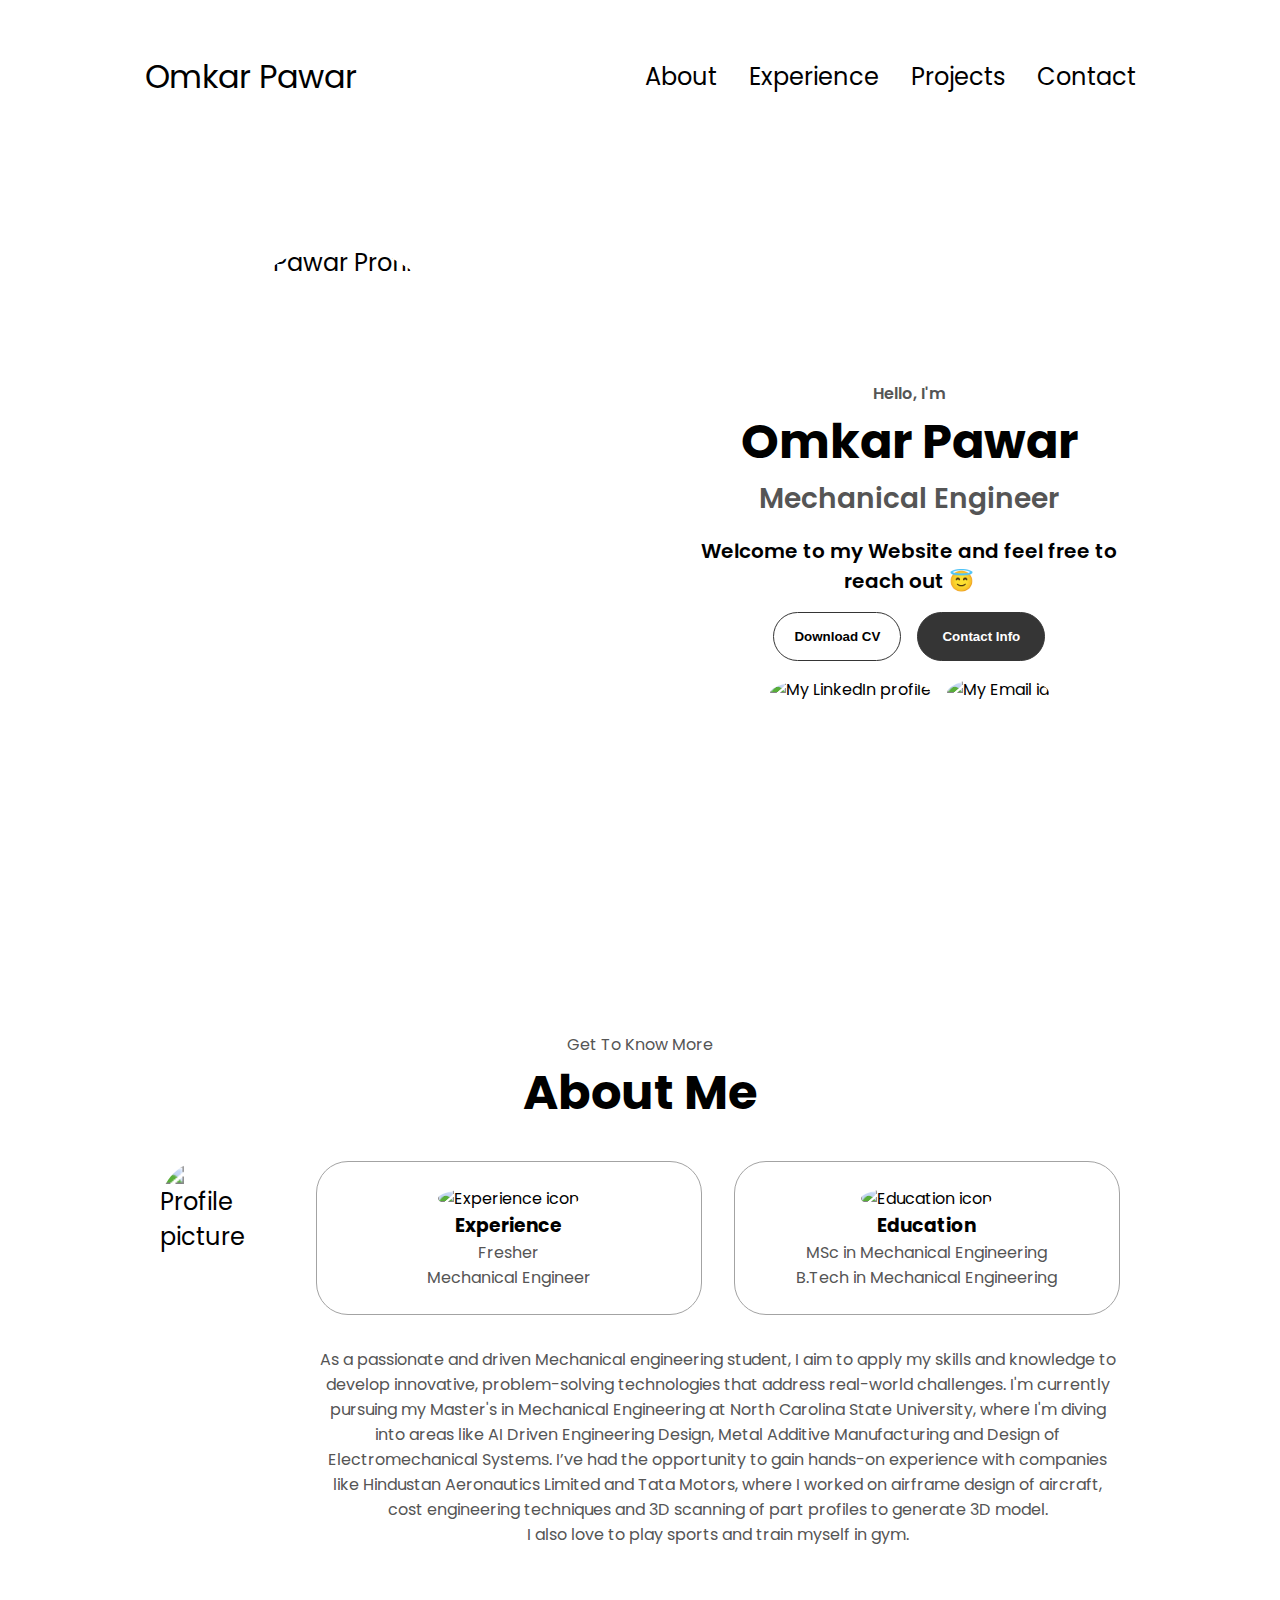
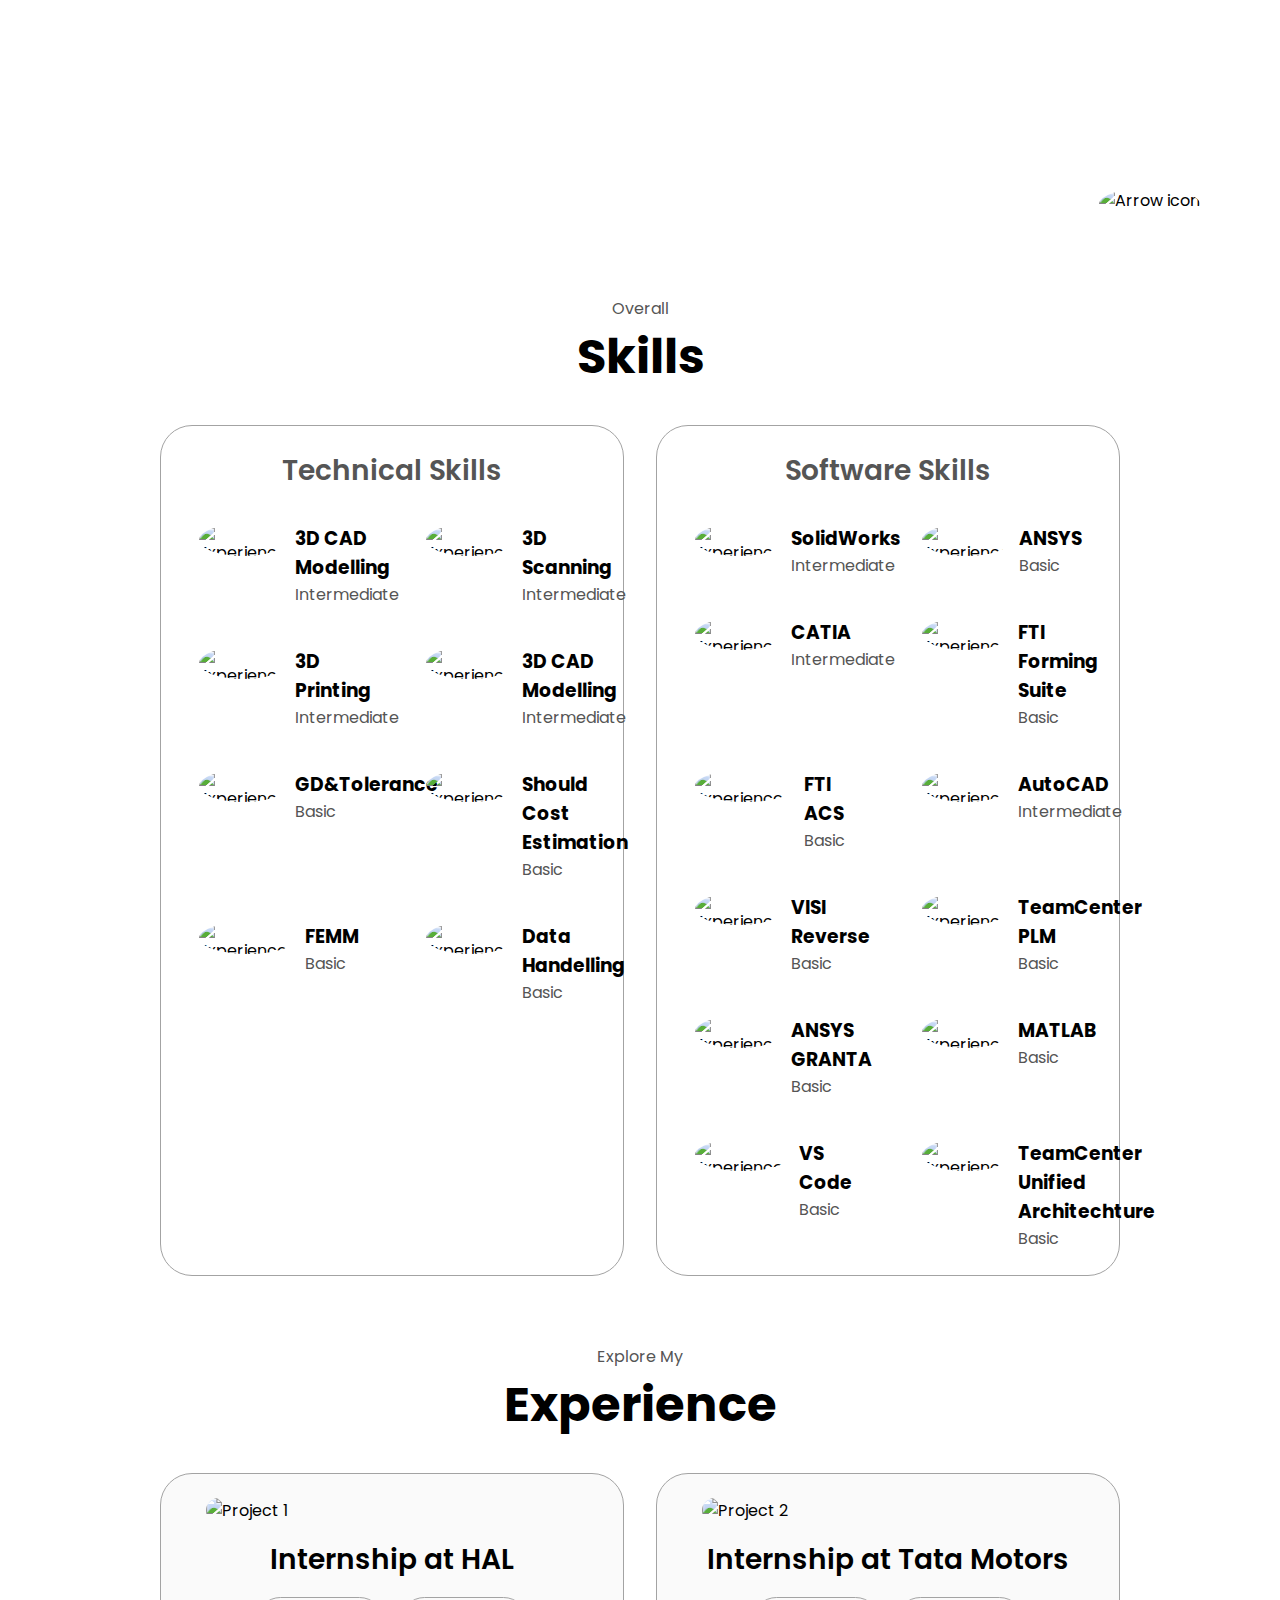
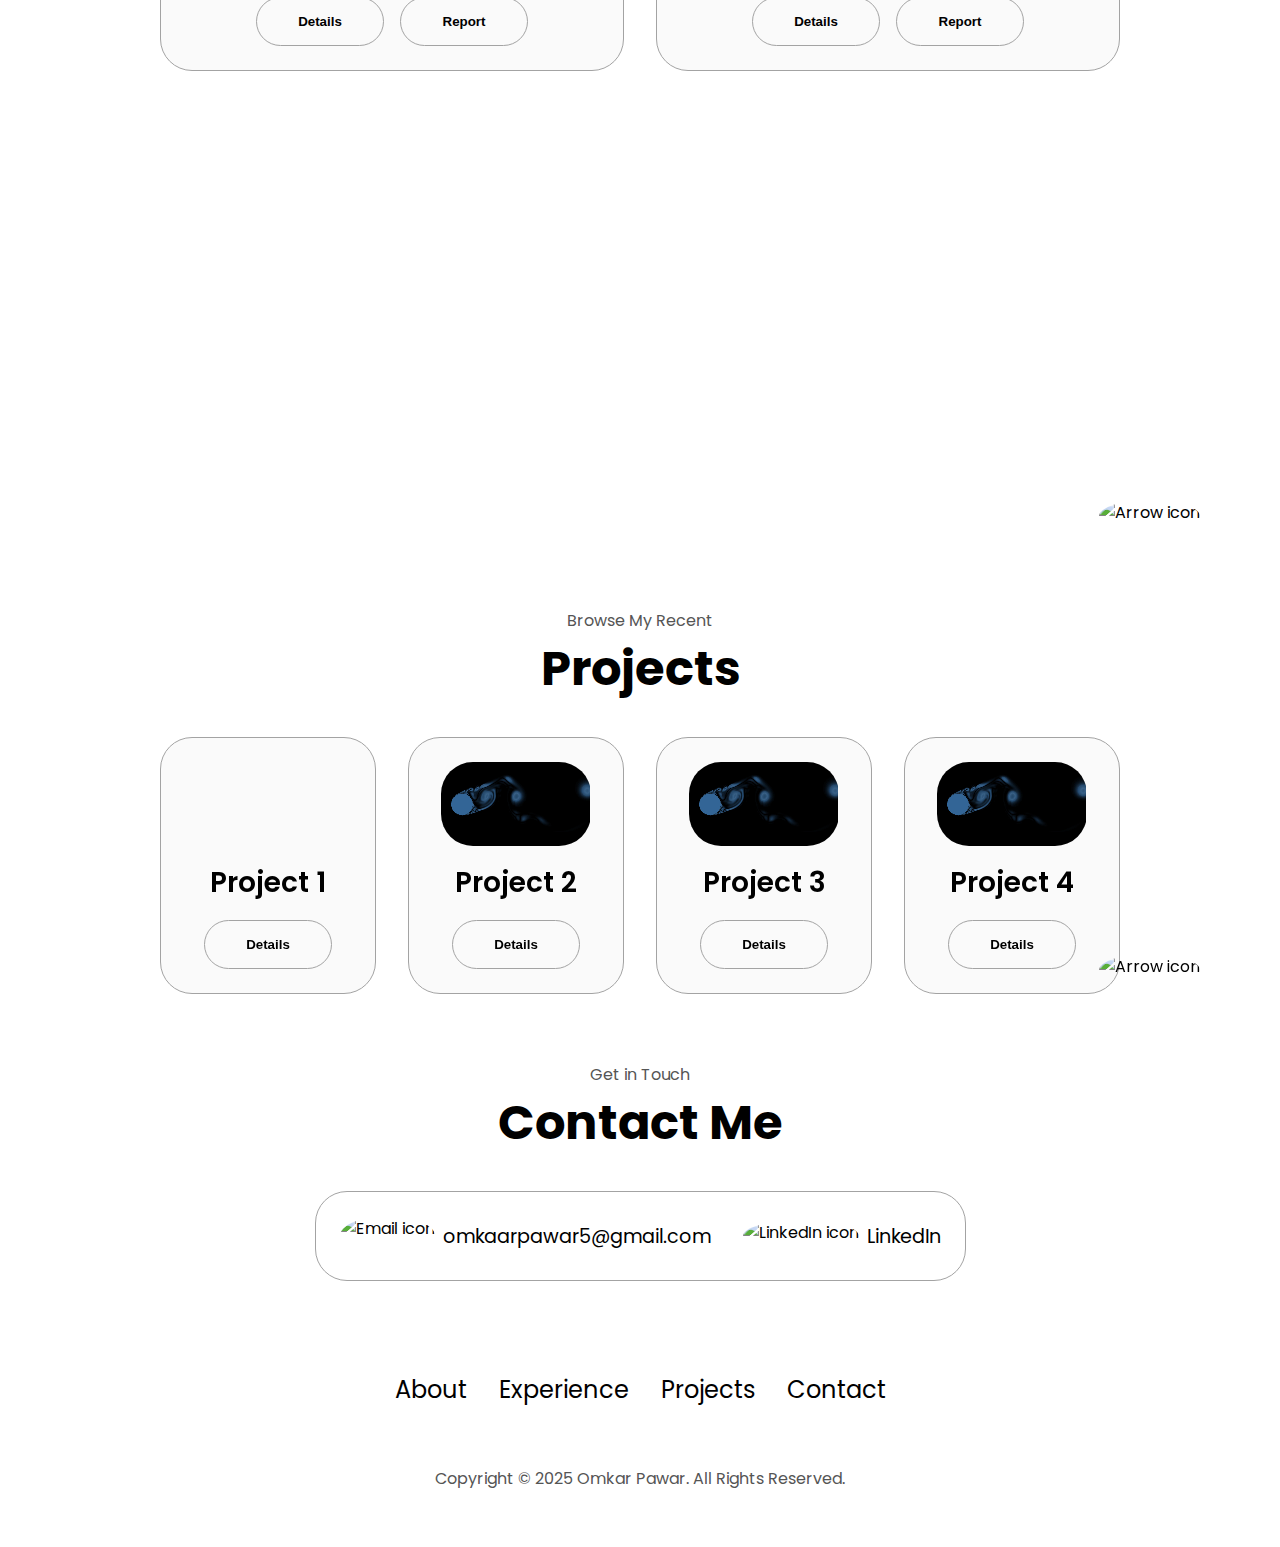
==== index.html @ c9d9caa8 "Webiste" ====
<!DOCTYPE html>
<html lang="en">
  <head>
    <meta charset="UTF-8" />
    <meta http-equiv="X-UA-Compatible" content="IE=edge" />
    <meta name="viewport" content="width=device-width, initial-scale=1.0" />
    <title>My Portfolio</title>
    <link rel="stylesheet" href="style.css" />
    <link rel="stylesheet" href="mediaqueries.css" />
    
  </head>
  <body>
    <nav id="desktop-nav">
      <div class="logo">Omkar Pawar</div>
      <div>
        <ul class="nav-links">
          <li><a href="#about">About</a></li>
          <li><a href="#experience">Experience</a></li>
          <li><a href="#projects">Projects</a></li>
          <li><a href="#contact">Contact</a></li>
        </ul>
      </div>
    </nav>
    <nav id="hamburger-nav">
      <div class="logo">Omkar Pawar</div>
      <div class="hamburger-menu">
        <div class="hamburger-icon" onclick="toggleMenu()">
          <span></span>
          <span></span>
          <span></span>
        </div>
        <div class="menu-links">
          <li><a href="#about" onclick="toggleMenu()">About</a></li>
          <li><a href="#experience" onclick="toggleMenu()">Experience</a></li>
          <li><a href="#projects" onclick="toggleMenu()">Projects</a></li>
          <li><a href="#contact" onclick="toggleMenu()">Contact</a></li>
        </div>
      </div>
    </nav>
    <section id="profile">
      <div class="section__pic-container">
        <img src="./assets/Omkar Photo Grey BG.png" alt="Omkar Pawar Profile picture" />
      </div>
      <div class="section__text">
        <p class="section__text__p1">Hello, I'm</p>
        <h1 class="title">Omkar Pawar</h1>
        <p class="section__text__p2">Mechanical Engineer</p>
        <p class="section__text__p3">Welcome to my Website and feel free to reach out 😇</p>
        
        <div class="btn-container">
          <button
            class="btn btn-color-2"
            onclick="window.open('./assets/Omkar_Resume_1.pdf')"
          >
            Download CV
          </button>
          <button class="btn btn-color-1" onclick="location.href='./#contact'">
            Contact Info
          </button>
        </div>
        <div id="socials-container">
          <img
            src="./assets/linkedin.png"
            alt="My LinkedIn profile"
            class="icon"
            onclick="location.href='https://linkedin.com/in/omkarpawar5'"
          />
          <img
            src="./assets/email.png"
            alt="My Email id"
            class="icon"
            onclick="location.href='mailto:omkarpawar5@gmail.com'"
          />
        </div>
      </div>
    </section>
    <section id="about">
      <p class="section__text__p1">Get To Know More</p>
      <h1 class="title">About Me</h1>
      <div class="section-container">
        <div class="section__pic-container">
          <img
            src="./assets/University Logos.png"
            alt="Profile picture"
            class="about-pic"
          />
        </div>
        <div class="about-details-container">
          <div class="about-containers">
            <div class="details-container">
              <img
                src="./assets/experience.png"
                alt="Experience icon"
                class="icon"
              />
              <h3>Experience</h3>
              <p>Fresher <br />Mechanical Engineer  </p>
            </div>
            <div class="details-container">
              <img
                src="./assets/education.png"
                alt="Education icon"
                class="icon"
              />
              <h3>Education</h3>
              <p>MSc in Mechanical Engineering<br />B.Tech in Mechanical Engineering</p>
            </div>
          </div>
          <div class="text-container">
             <p>
                As a passionate and driven Mechanical engineering student, I aim to apply my skills and knowledge to develop innovative, problem-solving technologies that address real-world challenges.
                I'm currently pursuing my Master's in Mechanical Engineering at North Carolina State University, where I'm diving into
                areas like AI Driven Engineering Design, Metal Additive Manufacturing and Design of Electromechanical Systems. I’ve had the
                opportunity to gain hands-on experience with companies like Hindustan Aeronautics Limited and Tata Motors, where I
                worked on airframe design of aircraft, cost engineering techniques and 3D scanning of part profiles to generate 3D model.
            </p>
            <p>I also love to play sports and train myself in gym. </p>
          </div>
        </div>
      </div>
      <img
        src="./assets/arrow.png"
        alt="Arrow icon"
        class="icon arrow"
        onclick="location.href='./#skills'"
      />
    </section>
    <section id="skills">
      <p class="section__text__p1">Overall</p>
      <h1 class="title">Skills</h1>
      <div class="experience-details-container">
        <div class="about-containers">
          <div class="details-container">
            <h2 class="experience-sub-title">Technical Skills</h2>
            <div class="article-container">
              <article>
                <img
                  src="./assets/checkmark.png"
                  alt="Experience icon"
                  class="icon"
                />
                <div>
                  <h3>3D CAD Modelling</h3>
                  <p>Intermediate</p>
                </div>
              </article>
              <article>
                <img
                  src="./assets/checkmark.png"
                  alt="Experience icon"
                  class="icon"
                />
                <div>
                  <h3>3D Scanning</h3>
                  <p>Intermediate</p>
                </div>
              </article>
              <article>
                <img
                  src="./assets/checkmark.png"
                  alt="Experience icon"
                  class="icon"
                />
                <div>
                  <h3>3D Printing</h3>
                  <p>Intermediate</p>
                </div>
              </article>
              <article>
                <img
                  src="./assets/checkmark.png"
                  alt="Experience icon"
                  class="icon"
                />
                <div>
                  <h3>3D CAD Modelling</h3>
                  <p>Intermediate</p>
                </div>
              </article>
              <article>
                <img
                  src="./assets/checkmark.png"
                  alt="Experience icon"
                  class="icon"
                />
                <div>
                  <h3>GD&Tolerance</h3>
                  <p>Basic</p>
                </div>
              </article>
              <article>
                <img
                  src="./assets/checkmark.png"
                  alt="Experience icon"
                  class="icon"
                />
                <div>
                  <h3>Should Cost Estimation</h3>
                  <p>Basic</p>
                </div>
              </article>
              <article>
                <img
                  src="./assets/checkmark.png"
                  alt="Experience icon"
                  class="icon"
                />
                <div>
                  <h3>FEMM</h3>
                  <p>Basic</p>
                </div>
              </article>
              <article>
                <img
                  src="./assets/checkmark.png"
                  alt="Experience icon"
                  class="icon"
                />
                <div>
                  <h3>Data Handelling</h3>
                  <p>Basic</p>
                </div>
              </article>
            </div>
          </div>
          <div class="details-container">
            <h2 class="experience-sub-title">Software Skills</h2>
            <div class="article-container">
              <article>
                <img
                  src="./assets/checkmark.png"
                  alt="Experience icon"
                  class="icon"
                />
                <div>
                  <h3>SolidWorks</h3>
                  <p>Intermediate</p>
                </div>
              </article>
              <article>
                <img
                  src="./assets/checkmark.png"
                  alt="Experience icon"
                  class="icon"
                />
                <div>
                  <h3>ANSYS</h3>
                  <p>Basic</p>
                </div>
              </article>
              <article>
                <img
                  src="./assets/checkmark.png"
                  alt="Experience icon"
                  class="icon"
                />
                <div>
                  <h3>CATIA</h3>
                  <p>Intermediate</p>
                </div>
              </article>
              <article>
                <img
                  src="./assets/checkmark.png"
                  alt="Experience icon"
                  class="icon"
                />
                <div>
                  <h3>FTI Forming Suite</h3>
                  <p>Basic</p>
                </div>
              </article>
              <article>
                <img
                  src="./assets/checkmark.png"
                  alt="Experience icon"
                  class="icon"
                />
                <div>
                  <h3>FTI ACS</h3>
                  <p>Basic</p>
                </div>
              </article>
              <article>
                <img
                  src="./assets/checkmark.png"
                  alt="Experience icon"
                  class="icon"
                />
                <div>
                  <h3>AutoCAD</h3>
                  <p>Intermediate</p>
                </div>
              </article>
              <article>
                <img
                  src="./assets/checkmark.png"
                  alt="Experience icon"
                  class="icon"
                />
                <div>
                  <h3>VISI Reverse</h3>
                  <p>Basic</p>
                </div>
              </article>
              <article>
                <img
                  src="./assets/checkmark.png"
                  alt="Experience icon"
                  class="icon"
                />
                <div>
                  <h3>TeamCenter PLM</h3>
                  <p>Basic</p>
                </div>
              </article>
              <article>
                <img
                  src="./assets/checkmark.png"
                  alt="Experience icon"
                  class="icon"
                />
                <div>
                  <h3>ANSYS GRANTA</h3>
                  <p>Basic</p>
                </div>
              </article>
              <article>
                <img
                  src="./assets/checkmark.png"
                  alt="Experience icon"
                  class="icon"
                />
                <div>
                  <h3>MATLAB</h3>
                  <p>Basic</p>
                </div>
              </article>
              <article>
                <img
                  src="./assets/checkmark.png"
                  alt="Experience icon"
                  class="icon"
                />
                <div>
                  <h3>VS Code</h3>
                  <p>Basic</p>
                </div>
              </article>
              <article>
                <img
                  src="./assets/checkmark.png"
                  alt="Experience icon"
                  class="icon"
                />
                <div>
                  <h3>TeamCenter Unified Architechture</h3>
                  <p>Basic</p>
                </div>
              </article>
            </div>
          </div>
        </div>
      </div>
    </section>
    <section id="experience">
        <p class="section__text__p1">Explore My</p>
        <h1 class="title">Experience</h1>
        <div class="experience-details-container">
          <div class="about-containers">
            <div class="details-container color-container">
              <div class="article-container">
                <img
                  src="./assets/project-1.png"
                  alt="Project 1"
                  class="project-img"
                />
              </div>
              <h2 class="experience-sub-title project-title">Internship at HAL</h2>
              <div class="btn-container">
                <button
                  class="btn btn-color-2 project-btn"
                  onclick="location.href='https:'"
                >
                  Details
                </button>
                <button
                  class="btn btn-color-2 project-btn"
                  onclick="location.href='https:'"
                >
                  Report
                </button>
              </div>
            </div>
            <div class="details-container color-container">
              <div class="article-container">
                <img
                  src="./assets/project-2.png"
                  alt="Project 2"
                  class="project-img"
                />
              </div>
              <h2 class="experience-sub-title project-title">Internship at Tata Motors</h2>
              <div class="btn-container">
                <button
                  class="btn btn-color-2 project-btn"
                  onclick="location.href='https:'"
                >
                  Details
                </button>
                <button
                  class="btn btn-color-2 project-btn"
                  onclick="location.href='https:'"
                >
                  Report
                </button>
              </div>
            </div>
              </div>
            </div>
          </div>
        </div>
        <img
          src="./assets/arrow.png"
          alt="Arrow icon"
          class="icon arrow"
          onclick="location.href='./#projects'"
        />
      </section>
    <section id="projects">
      <p class="section__text__p1">Browse My Recent</p>
      <h1 class="title">Projects</h1>
      <div class="experience-details-container">
        <div class="about-containers">
          <div class="details-container color-container">
            <div class="article-container">
              <video
              src="Assets/Vortex vid.mp4" height="100px" width="25px"  
              class="project-img"></video>
            </div>
            <h2 class="experience-sub-title project-title">Project 1</h2>
            <div class="btnproject">
              <a href="project1.html">
                <button 
                class="btn btn-color-2 project-btn"> Details
                </button>
              </a>
              </button>
            </div>
          </div>
          <div class="details-container color-container">
            <div class="article-container">
              <video
              src="Assets/Vortex vid.mp4" height="500%" width="100%"
              class="project-img"></video>
            </div>
            <h2 class="experience-sub-title project-title">Project 2</h2>
            <div class="btnproject">
              <a href="project1.html">
                <button 
                class="btn btn-color-2 project-btn"> Details
                </button>
              </a>
              </button>
            </div>
          </div>
          <div class="details-container color-container">
            <div class="article-container">
              <video
              src="Assets/Vortex vid.mp4" height="500%" width="100%"
              class="project-img"></video>
            </div>
            <h2 class="experience-sub-title project-title">Project 3</h2>
            <div class="btnproject">
              <a href="project1.html">
                <button 
                class="btn btn-color-2 project-btn"> Details
                </button>
              </a>
              </button>
            </div>
          </div>
          <div class="details-container color-container">
            <div class="article-container">
              <video
              src="Assets/Vortex vid.mp4" height="500%" width="100%"
              class="project-img"></video>
            </div>
            <h2 class="experience-sub-title project-title">Project 4</h2>
            <div class="btnproject">
              <a href="project1.html">
                <button 
                class="btn btn-color-2 project-btn"> Details
                </button>
              </a>
              </button>
            </div>
          </div>
            </div>
          </div>
        </div>
      </div>
      <img
        src="./assets/arrow.png"
        alt="Arrow icon"
        class="icon arrow"
        onclick="location.href='./#contact'"
      />
    </section>
    <section id="contact">
      <p class="section__text__p1">Get in Touch</p>
      <h1 class="title">Contact Me</h1>
      <div class="contact-info-upper-container">
        <div class="contact-info-container">
          <img
            src="./assets/email.png"
            alt="Email icon"
            class="icon contact-icon email-icon"
          />
          <p><a href="mailto:omkaarpawar5@gmail.com">omkaarpawar5@gmail.com</a></p>
        </div>
        <div class="contact-info-container">
          <img
            src="./assets/linkedin.png"
            alt="LinkedIn icon"
            class="icon contact-icon"
          />
          <p><a href="https://www.linkedin.com/in/omkarpawar5/">LinkedIn</a></p>
        </div>
      </div>
    </section>
    <footer>
      <nav>
        <div class="nav-links-container">
          <ul class="nav-links">
            <li><a href="#about">About</a></li>
            <li><a href="#experience">Experience</a></li>
            <li><a href="#projects">Projects</a></li>
            <li><a href="#contact">Contact</a></li>
          </ul>
        </div>
      </nav>
      <p>Copyright &#169; 2025 Omkar Pawar. All Rights Reserved.</p>
    </footer>
    <script src="script.js"></script>
  </body>
</html>
---- style.css ----
/* GENERAL */

@import url("https://fonts.googleapis.com/css2?family=Poppins:wght@300;400;500;600&display=swap");

* {
  margin: 0;
  padding: 0;
}

body {
  font-family: "Poppins", sans-serif;
}

html {
  scroll-behavior: smooth;
}

p {
  color: rgb(85, 85, 85);
}

/* TRANSITION */

a,
.btn {
  transition: all 300ms ease;
}

/* DESKTOP NAV */

nav,
.nav-links {
  display: flex;
}

nav {
  justify-content: space-around;
  align-items: center;
  height: 17vh;
}

.nav-links {
  gap: 2rem;
  list-style: none;
  font-size: 1.5rem;
}

a {
  color: black;
  text-decoration: none;
  text-decoration-color: white;
}

a:hover {
  color: grey;
  text-decoration: underline;
  text-underline-offset: 1rem;
  text-decoration-color: rgb(181, 181, 181);
}

.logo {
  font-size: 2rem;
}

.logo:hover {
  cursor: default;
}

/* HAMBURGER MENU */

#hamburger-nav {
  display: none;
}

.hamburger-menu {
  position: relative;
  display: inline-block;
}

.hamburger-icon {
  display: flex;
  flex-direction: column;
  justify-content: space-between;
  height: 24px;
  width: 30px;
  cursor: pointer;
}

.hamburger-icon span {
  width: 100%;
  height: 2px;
  background-color: black;
  transition: all 0.3 ease-in-out;
}

.menu-links {
  position: absolute;
  top: 100%;
  right: 0;
  background-color: white;
  width: fit-content;
  max-height: 0;
  overflow: hidden;
  transition: all 0.3 ease-in-out;
}

.menu-links a {
  display: block;
  padding: 10px;
  text-align: center;
  font-size: 1.5rem;
  color: black;
  text-decoration: none;
  transition: all 0.3 ease-in-out;
}

.menu-links li {
  list-style: none;
}

.menu-links.open {
  max-height: 300px;
}

.hamburger-icon.open span:first-child {
  transform: rotate(45deg) translate(10px, 5px);
}

.hamburger-icon.open span:nth-child(2) {
  opacity: 0;
}

.hamburger-icon.open span:last-child {
  transform: rotate(-45deg) translate(10px, -5px);
}

.hamburger-icon span:first-child {
  transform: none;
}

.hamburger-icon span:first-child {
  opacity: 1;
}

.hamburger-icon span:first-child {
  transform: none;
}

/* SECTIONS */

section {
  padding-top: 4vh;
  height: 96vh;
  margin: 0 10rem;
  box-sizing: border-box;
  min-height: fit-content;
}

.section-container {
  display: flex;
}

/* PROFILE SECTION */

#profile {
  display: flex;
  justify-content: center;
  gap: 5rem;
  height: 80vh;
}

.section__pic-container {
  display: flex;
  height: 400px;
  width: 400px;
  margin: auto 0;
}

.section__text {
  align-self: center;
  text-align: center;
}

.section__text p {
  font-weight: 600;
}

.section__text__p1 {
  text-align: center;
}

.section__text__p2 {
  font-size: 1.75rem;
  margin-bottom: 1rem;
}

.section__text__p3 {
    color: black;
    font-size: 1.25rem;
    margin-bottom: 1rem;
  } 

.title {
  font-size: 3rem;
  text-align: center;
}

#socials-container {
  display: flex;
  justify-content: center;
  margin-top: 1rem;
  gap: 1rem;
}

/* ICONS */

.icon {
  cursor: pointer;
  height: 2rem;
}

/* BUTTONS */

.btnproject{
  display: flex;
  justify-content: center;
  gap: 1rem;
}

.btn-container {
  display: flex;
  justify-content: center;
  gap: 1rem;
}

.btn {
  font-weight: 600;
  transition: all 300ms ease;
  padding: 1rem;
  width: 8rem;
  border-radius: 2rem;
}

.btn-color-1,
.btn-color-2 {
  border: rgb(53, 53, 53) 0.1rem solid;
}

.btn-color-1:hover,
.btn-color-2:hover {
  cursor: pointer;
}

.btn-color-1,
.btn-color-2:hover {
  background: rgb(53, 53, 53);
  color: white;
}

.btn-color-1:hover {
  background: rgb(0, 0, 0);
}

.btn-color-2 {
  background: none;
}

.btn-color-2:hover {
  border: rgb(255, 255, 255) 0.1rem solid;
}

.btn-container {
  gap: 1rem;
}
/*Profile Picture*/

.section__pic-container {
    zoom: 150%;
}
img {
    border-radius: 100%;
}

/* ABOUT SECTION */

#about {
  position: relative;
}

.about-containers {
  gap: 2rem;
  margin-bottom: 2rem;
  margin-top: 2rem;
}

.about-details-container {
  justify-content: center;
  flex-direction: column;
}

.about-containers {
  display: flex;
}
.about-details-container {
  /* display: flex; */
  position: relative;
}

.about-pic {
  border-radius: 2rem;
}
.text-container {
    text-align: center;
}
.arrow {
  position: absolute;
  right: -5rem;
  bottom: 2.5rem;
}

.details-container {
  padding: 1.5rem;
  flex: 1;
  background: white;
  border-radius: 2rem;
  border: rgb(53, 53, 53) 0.1rem solid;
  border-color: rgb(163, 163, 163);
  text-align: center;
}

.section-container {
  gap: 4rem;
  height: 80%;
}

.section__pic-container {
  height: 400px;
  width: 400px;
  margin: auto 0;
}

/* EXPERIENCE SECTION */

#experience {
  position: relative;
}

.experience-sub-title {
  color: rgb(85, 85, 85);
  font-weight: 600;
  font-size: 1.75rem;
  margin-bottom: 2rem;
}

.experience-details-container {
  width: 100%;
  display: flex;
  justify-content: center;
  flex-direction: column;
}

.article-container {
  display: flex;
  text-align: initial;
  flex-wrap: wrap;
  flex-direction: row;
  gap: 2.5rem;
  justify-content: space-around;
}

article {
  display: flex;
  width: 10rem;
  /* justify-content: space-around; */
  gap: 0.5rem;
}

article .icon {
  cursor: default;
}

/* PROJECTS SECTION */

#projects {
  position: relative;
}

.color-container {
  border-color: rgb(163, 163, 163);
  background: rgb(250, 250, 250);
}

.project-img {
  border-radius: 2rem;
  width: 90%;
  height: 90%;
}

.project-title {
  margin: 1rem;
  color: black;
}

.project-btn {
  color: black;
  border-color: rgb(163, 163, 163);
}

/* CONTACT */

#contact {
  display: flex;
  justify-content: center;
  flex-direction: column;
  height: 70vh;
}

.contact-info-upper-container {
  display: flex;
  justify-content: center;
  border-radius: 2rem;
  border: rgb(53, 53, 53) 0.1rem solid;
  border-color: rgb(163, 163, 163);
  background: (250, 250, 250);
  margin: 2rem auto;
  padding: 0.5rem;
}

.contact-info-container {
  display: flex;
  align-items: center;
  justify-content: center;
  gap: 0.5rem;
  margin: 1rem;
}

.contact-info-container p {
  font-size: larger;
}

.contact-icon {
  cursor: default;
}

.email-icon {
  height: 2.5rem;
}

/* FOOTER SECTION */

footer {
  height: 26vh;
  margin: 0 1rem;
}

footer p {
  text-align: center;
}
---- mediaqueries.css ----
@media screen and (max-width: 1400px) {
    #profile {
      height: 83vh;
      margin-bottom: 6rem;
    }
    .about-containers {
      flex-wrap: wrap;
    }
    #contact,
    #projects {
      height: fit-content;
    }
  }
  
  @media screen and (max-width: 1200px) {
    #desktop-nav {
      display: none;
    }
    #hamburger-nav {
      display: flex;
    }
    #experience,
    .experience-details-container {
      margin-top: 2rem;
    }
    #profile,
    .section-container {
      display: block;
    }
    .arrow {
      display: none;
    }
    section,
    .section-container {
      height: fit-content;
    }
    section {
      margin: 0 5%;
    }
    .section__pic-container {
      width: 275px;
      height: 275px;
      margin: 0 auto 2rem;
    }
    .about-containers {
      margin-top: 0;
    }
  }
  
  @media screen and (max-width: 600px) {
    #contact,
    footer {
      height: 40vh;
    }
    #profile {
      height: 83vh;
      margin-bottom: 0;
    }
    article {
      font-size: 1rem;
    }
    footer nav {
      height: fit-content;
      margin-bottom: 2rem;
    }
    .about-containers,
    .contact-info-upper-container,
    .btn-container {
      flex-wrap: wrap;
    }
    .contact-info-container {
      margin: 0;
    }
    .contact-info-container p,
    .nav-links li a {
      font-size: 1rem;
    }
    .experience-sub-title {
      font-size: 1.25rem;
    }
    .logo {
      font-size: 1.5rem;
    }
    .nav-links {
      flex-direction: column;
      gap: 0.5rem;
      text-align: center;
    }
    .section__pic-container {
      width: auto;
      height: 46vw;
      justify-content: center;
    }
    .section__text__p2 {
      font-size: 1.25rem;
    }
    .title {
      font-size: 2rem;
    }
    .text-container {
      text-align: justify;
    }
  }
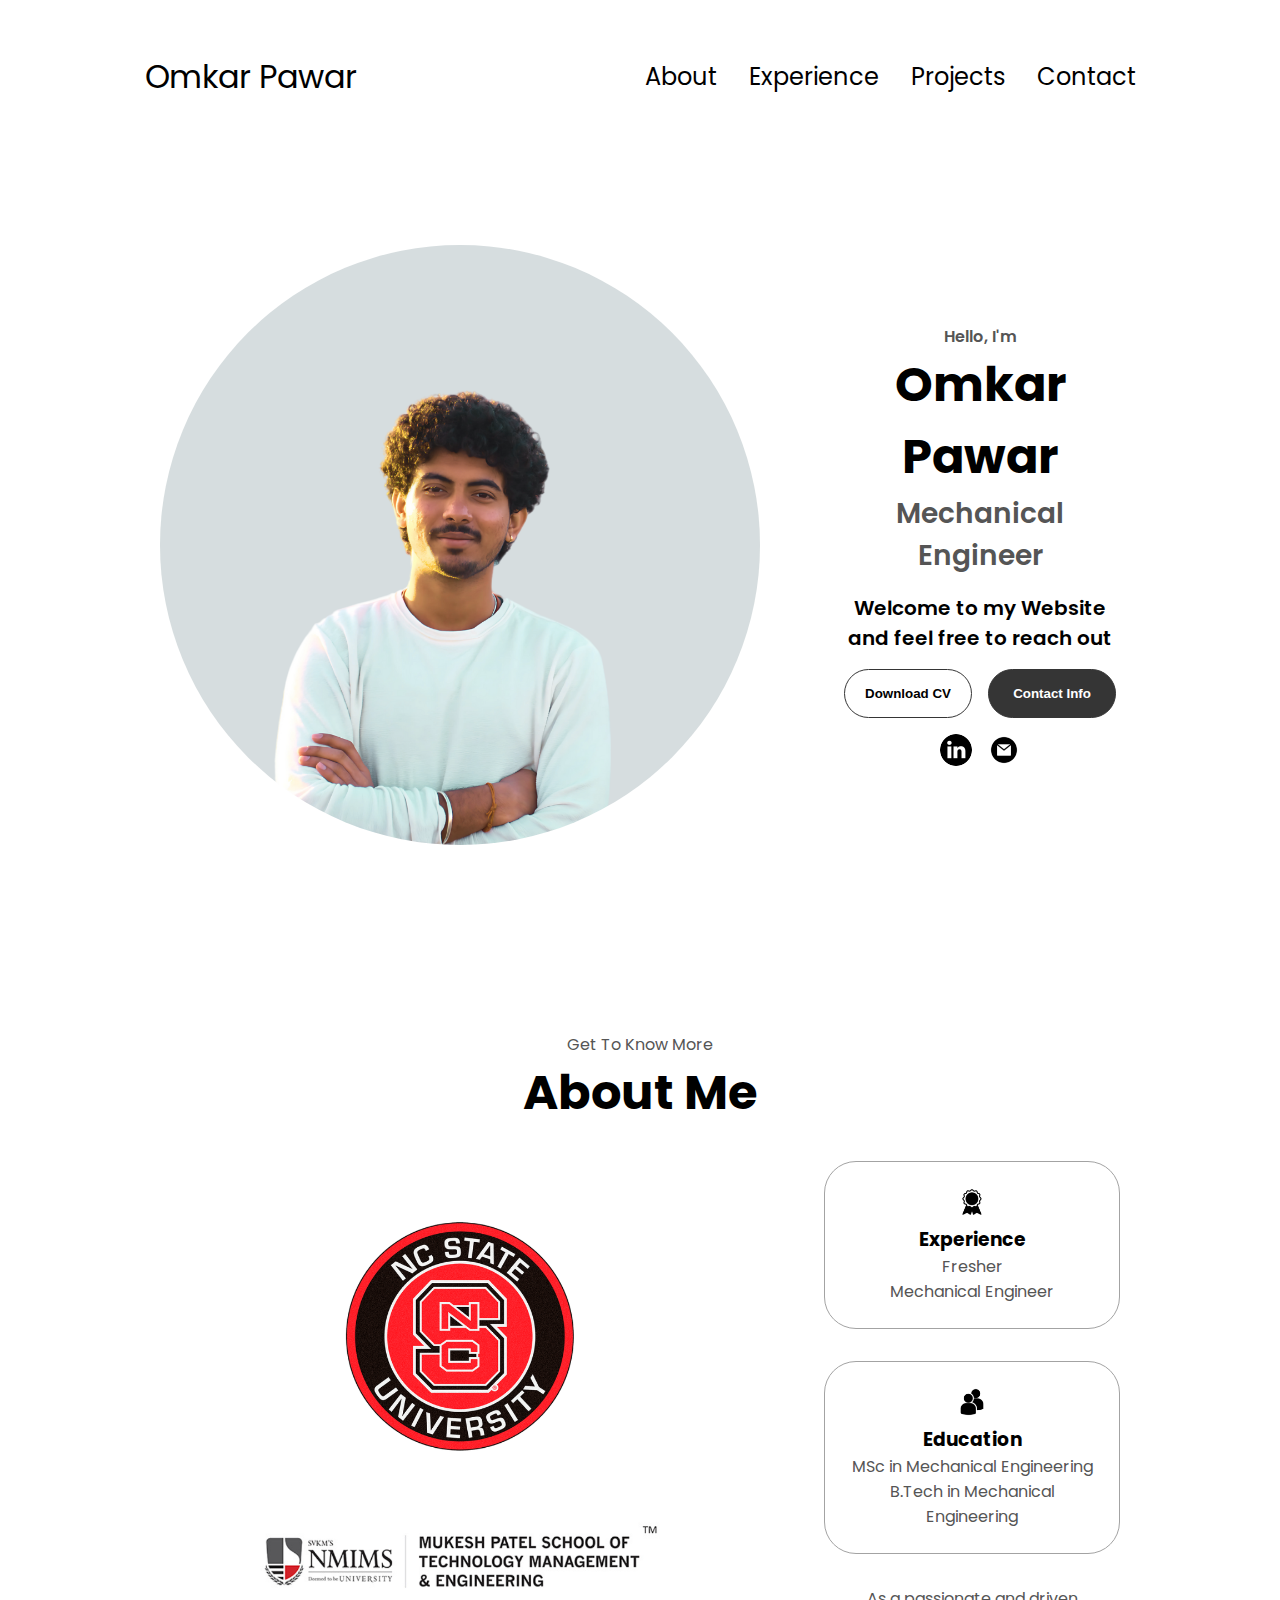
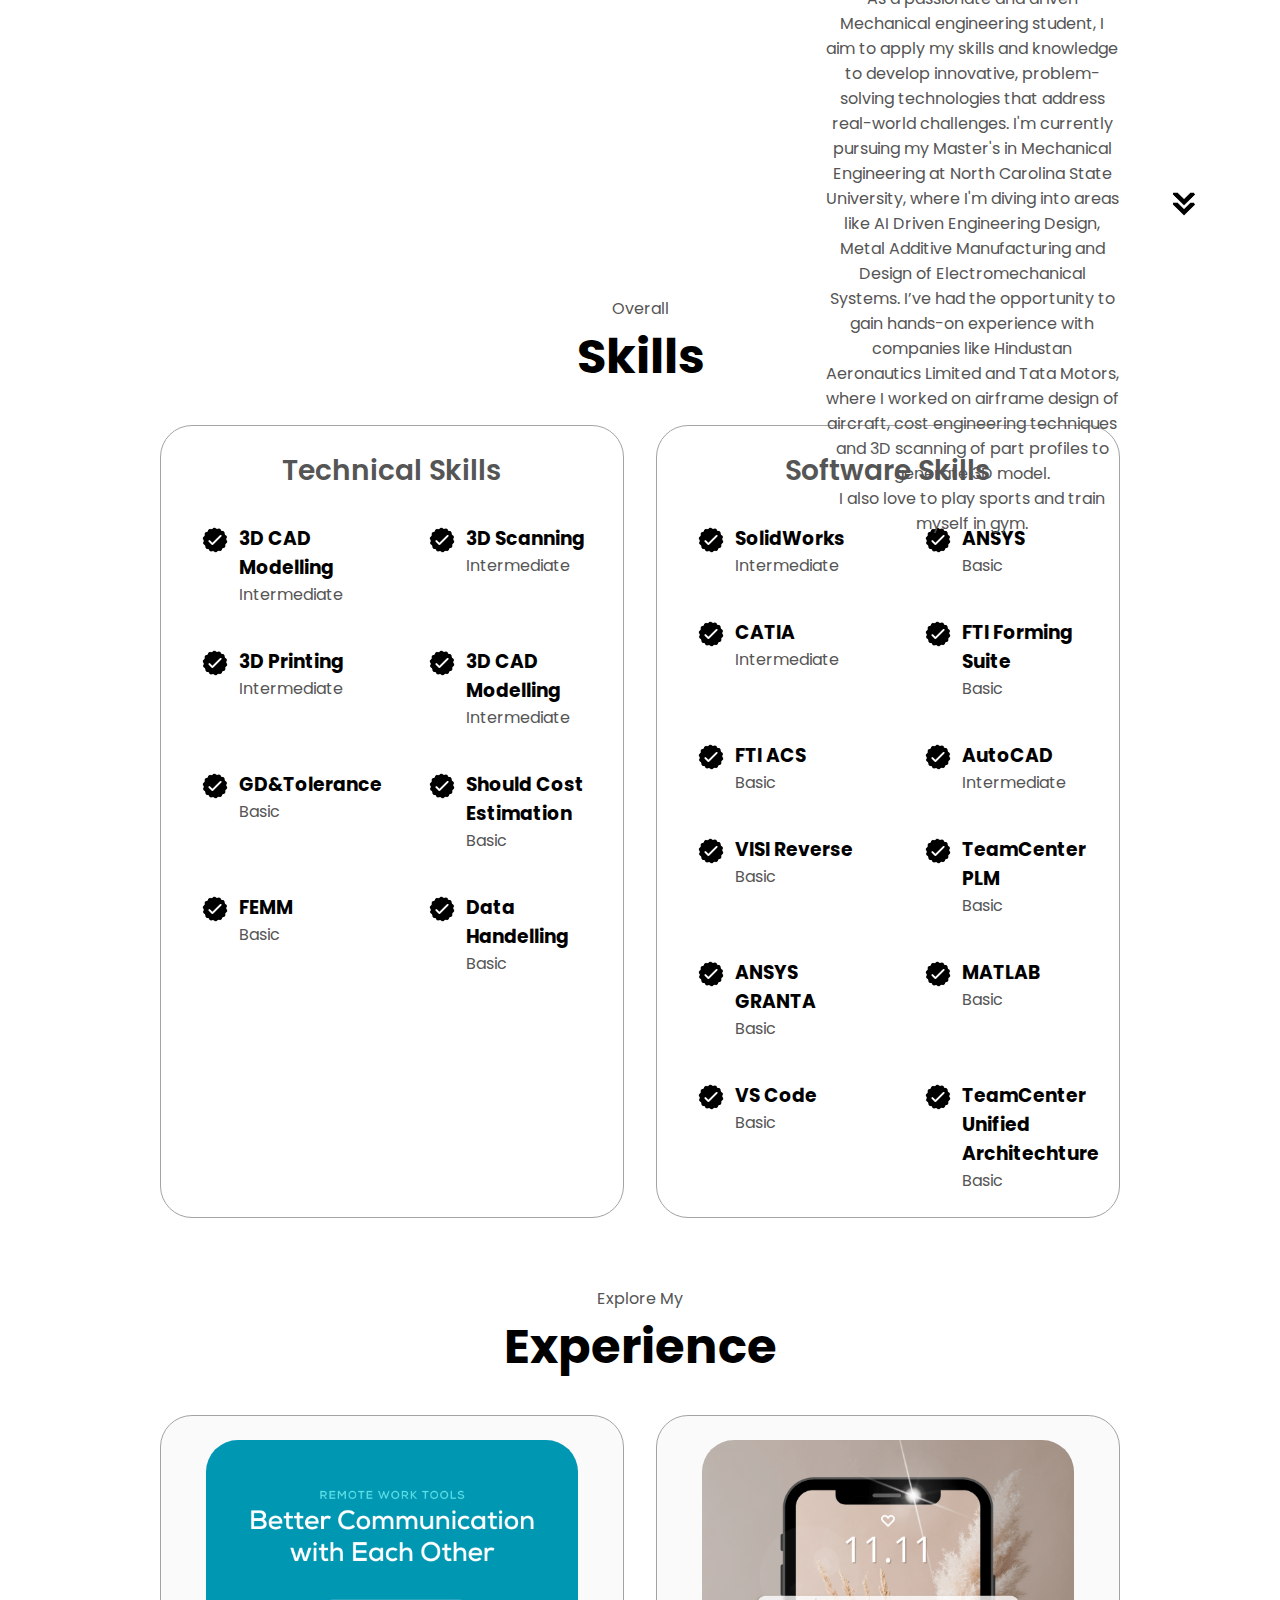
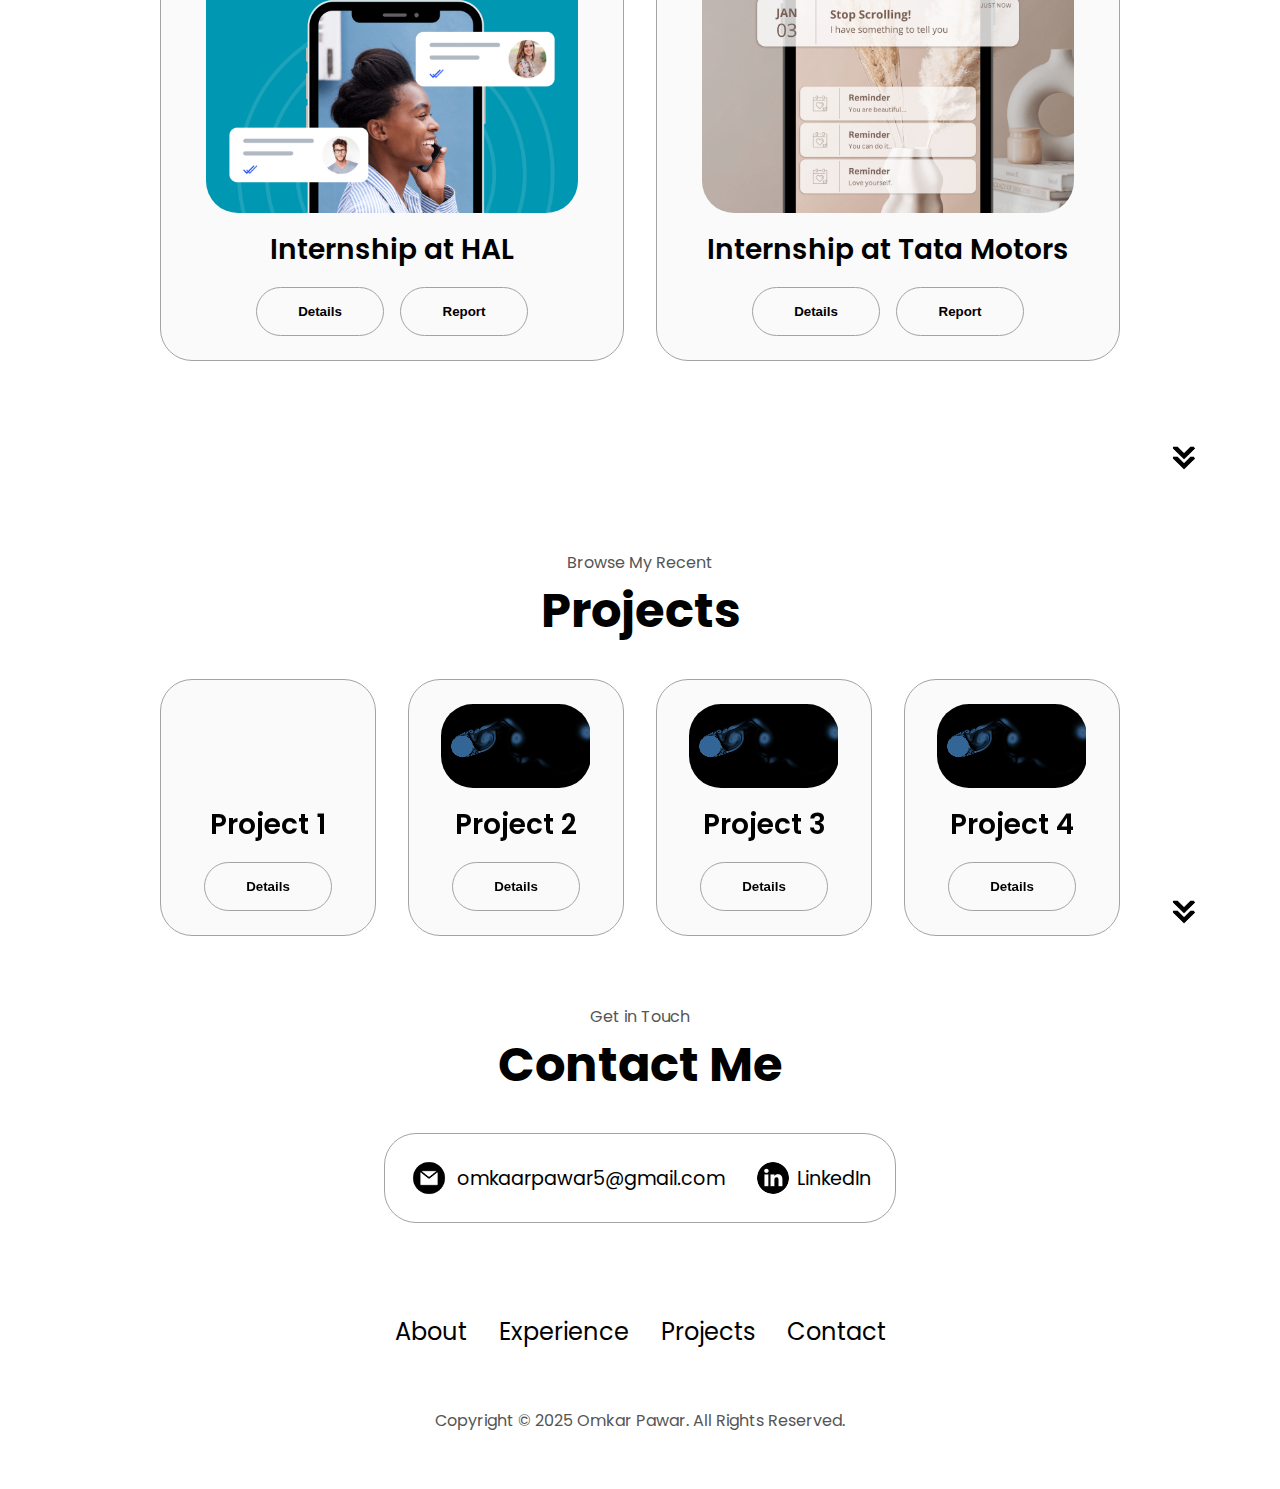
==== commit f81c1fda: "Update index.html" ====
--- a/index.html
+++ b/index.html
@@ -39,18 +39,18 @@
     </nav>
     <section id="profile">
       <div class="section__pic-container">
-        <img src="./assets/Omkar Photo Grey BG.png" alt="Omkar Pawar Profile picture" />
+        <img src="Assets/Omkar Photo Grey BG.png" alt="Omkar Pawar Profile picture" />
       </div>
       <div class="section__text">
         <p class="section__text__p1">Hello, I'm</p>
         <h1 class="title">Omkar Pawar</h1>
         <p class="section__text__p2">Mechanical Engineer</p>
-        <p class="section__text__p3">Welcome to my Website and feel free to reach out 😇</p>
+        <p class="section__text__p3">Welcome to my Website and feel free to reach out </p>
         
         <div class="btn-container">
           <button
             class="btn btn-color-2"
-            onclick="window.open('./assets/Omkar_Resume_1.pdf')"
+            onclick="window.open('Assets/Omkar_Resume_1.pdf')"
           >
             Download CV
           </button>
@@ -60,13 +60,13 @@
         </div>
         <div id="socials-container">
           <img
-            src="./assets/linkedin.png"
+            src="Assets/linkedin.png"
             alt="My LinkedIn profile"
             class="icon"
             onclick="location.href='https://linkedin.com/in/omkarpawar5'"
           />
           <img
-            src="./assets/email.png"
+            src="Assets/email.png"
             alt="My Email id"
             class="icon"
             onclick="location.href='mailto:omkarpawar5@gmail.com'"
@@ -80,7 +80,7 @@
       <div class="section-container">
         <div class="section__pic-container">
           <img
-            src="./assets/University Logos.png"
+            src="Assets/University Logos.png"
             alt="Profile picture"
             class="about-pic"
           />
@@ -89,7 +89,7 @@
           <div class="about-containers">
             <div class="details-container">
               <img
-                src="./assets/experience.png"
+                src="Assets/experience.png"
                 alt="Experience icon"
                 class="icon"
               />
@@ -98,7 +98,7 @@
             </div>
             <div class="details-container">
               <img
-                src="./assets/education.png"
+                src="Assets/education.png"
                 alt="Education icon"
                 class="icon"
               />
@@ -119,7 +119,7 @@
         </div>
       </div>
       <img
-        src="./assets/arrow.png"
+        src="Assets/arrow.png"
         alt="Arrow icon"
         class="icon arrow"
         onclick="location.href='./#skills'"
@@ -135,7 +135,7 @@
             <div class="article-container">
               <article>
                 <img
-                  src="./assets/checkmark.png"
+                  src="Assets/checkmark.png"
                   alt="Experience icon"
                   class="icon"
                 />
@@ -146,7 +146,7 @@
               </article>
               <article>
                 <img
-                  src="./assets/checkmark.png"
+                  src="Assets/checkmark.png"
                   alt="Experience icon"
                   class="icon"
                 />
@@ -157,7 +157,7 @@
               </article>
               <article>
                 <img
-                  src="./assets/checkmark.png"
+                  src="Assets/checkmark.png"
                   alt="Experience icon"
                   class="icon"
                 />
@@ -168,7 +168,7 @@
               </article>
               <article>
                 <img
-                  src="./assets/checkmark.png"
+                  src="Assets/checkmark.png"
                   alt="Experience icon"
                   class="icon"
                 />
@@ -179,7 +179,7 @@
               </article>
               <article>
                 <img
-                  src="./assets/checkmark.png"
+                  src="Assets/checkmark.png"
                   alt="Experience icon"
                   class="icon"
                 />
@@ -190,7 +190,7 @@
               </article>
               <article>
                 <img
-                  src="./assets/checkmark.png"
+                  src="Assets/checkmark.png"
                   alt="Experience icon"
                   class="icon"
                 />
@@ -201,7 +201,7 @@
               </article>
               <article>
                 <img
-                  src="./assets/checkmark.png"
+                  src="Assets/checkmark.png"
                   alt="Experience icon"
                   class="icon"
                 />
@@ -212,7 +212,7 @@
               </article>
               <article>
                 <img
-                  src="./assets/checkmark.png"
+                  src="Assets/checkmark.png"
                   alt="Experience icon"
                   class="icon"
                 />
@@ -228,7 +228,7 @@
             <div class="article-container">
               <article>
                 <img
-                  src="./assets/checkmark.png"
+                  src="Assets/checkmark.png"
                   alt="Experience icon"
                   class="icon"
                 />
@@ -239,7 +239,7 @@
               </article>
               <article>
                 <img
-                  src="./assets/checkmark.png"
+                  src="Assets/checkmark.png"
                   alt="Experience icon"
                   class="icon"
                 />
@@ -250,7 +250,7 @@
               </article>
               <article>
                 <img
-                  src="./assets/checkmark.png"
+                  src="Assets/checkmark.png"
                   alt="Experience icon"
                   class="icon"
                 />
@@ -261,7 +261,7 @@
               </article>
               <article>
                 <img
-                  src="./assets/checkmark.png"
+                  src="Assets/checkmark.png"
                   alt="Experience icon"
                   class="icon"
                 />
@@ -272,7 +272,7 @@
               </article>
               <article>
                 <img
-                  src="./assets/checkmark.png"
+                  src="Assets/checkmark.png"
                   alt="Experience icon"
                   class="icon"
                 />
@@ -283,7 +283,7 @@
               </article>
               <article>
                 <img
-                  src="./assets/checkmark.png"
+                  src="Assets/checkmark.png"
                   alt="Experience icon"
                   class="icon"
                 />
@@ -294,7 +294,7 @@
               </article>
               <article>
                 <img
-                  src="./assets/checkmark.png"
+                  src="Assets/checkmark.png"
                   alt="Experience icon"
                   class="icon"
                 />
@@ -305,7 +305,7 @@
               </article>
               <article>
                 <img
-                  src="./assets/checkmark.png"
+                  src="Assets/checkmark.png"
                   alt="Experience icon"
                   class="icon"
                 />
@@ -316,7 +316,7 @@
               </article>
               <article>
                 <img
-                  src="./assets/checkmark.png"
+                  src="Assets/checkmark.png"
                   alt="Experience icon"
                   class="icon"
                 />
@@ -327,7 +327,7 @@
               </article>
               <article>
                 <img
-                  src="./assets/checkmark.png"
+                  src="Assets/checkmark.png"
                   alt="Experience icon"
                   class="icon"
                 />
@@ -338,7 +338,7 @@
               </article>
               <article>
                 <img
-                  src="./assets/checkmark.png"
+                  src="Assets/checkmark.png"
                   alt="Experience icon"
                   class="icon"
                 />
@@ -349,7 +349,7 @@
               </article>
               <article>
                 <img
-                  src="./assets/checkmark.png"
+                  src="Assets/checkmark.png"
                   alt="Experience icon"
                   class="icon"
                 />
@@ -371,7 +371,7 @@
             <div class="details-container color-container">
               <div class="article-container">
                 <img
-                  src="./assets/project-1.png"
+                  src="Assets/project-1.png"
                   alt="Project 1"
                   class="project-img"
                 />
@@ -395,7 +395,7 @@
             <div class="details-container color-container">
               <div class="article-container">
                 <img
-                  src="./assets/project-2.png"
+                  src="Assets/project-2.png"
                   alt="Project 2"
                   class="project-img"
                 />
@@ -421,7 +421,7 @@
           </div>
         </div>
         <img
-          src="./assets/arrow.png"
+          src="Assets/arrow.png"
           alt="Arrow icon"
           class="icon arrow"
           onclick="location.href='./#projects'"
@@ -501,7 +501,7 @@
         </div>
       </div>
       <img
-        src="./assets/arrow.png"
+        src="Assets/arrow.png"
         alt="Arrow icon"
         class="icon arrow"
         onclick="location.href='./#contact'"
@@ -513,7 +513,7 @@
       <div class="contact-info-upper-container">
         <div class="contact-info-container">
           <img
-            src="./assets/email.png"
+            src="Assets/email.png"
             alt="Email icon"
             class="icon contact-icon email-icon"
           />
@@ -521,7 +521,7 @@
         </div>
         <div class="contact-info-container">
           <img
-            src="./assets/linkedin.png"
+            src="Assets/linkedin.png"
             alt="LinkedIn icon"
             class="icon contact-icon"
           />
@@ -544,4 +544,4 @@
     </footer>
     <script src="script.js"></script>
   </body>
-</html>+</html>
